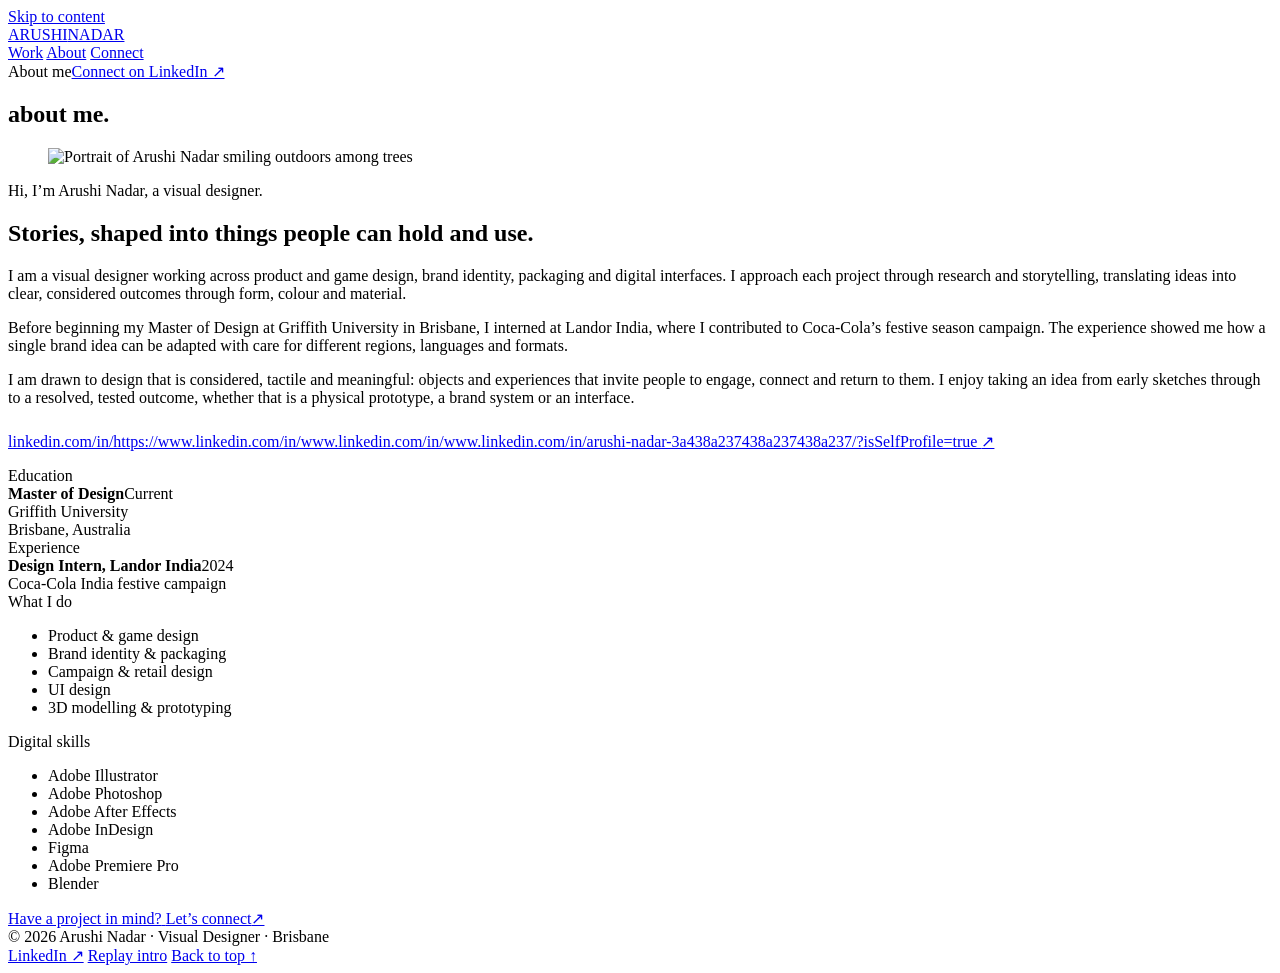
==== about.html @ 1c3f7ce5 "Add files via upload" ====
<!doctype html>
<html lang="en" class="no-js">
<head>
<meta charset="utf-8">
<meta name="viewport" content="width=device-width, initial-scale=1">
<title>About · Arushi Nadar</title>
<meta name="description" content="Arushi Nadar is a visual designer studying a Master of Design at Griffith University, Brisbane.">
<meta name="author" content="Arushi Nadar">
<meta property="og:title" content="About · Arushi Nadar">
<meta property="og:description" content="Arushi Nadar is a visual designer studying a Master of Design at Griffith University, Brisbane.">
<meta name="theme-color" content="#ECE7DD">
<link rel="icon" href="assets/favicon.svg" type="image/svg+xml">
<link rel="preconnect" href="https://fonts.googleapis.com">
<link rel="preconnect" href="https://fonts.gstatic.com" crossorigin>
<link href="https://fonts.googleapis.com/css2?family=Jost:wght@300;400;500;600;700&display=swap" rel="stylesheet">
<link rel="stylesheet" href="assets/css/style.css">
<script>document.documentElement.classList.replace('no-js','js');</script>
</head>
<body>
<a class="skip-link" href="#main">Skip to content</a>
<header class="site-header">
  <a class="logo" href="index.html" aria-label="Arushi Nadar, home"><span class="logo-w">ARUSHI</span><span class="logo-w">NADAR</span></a>
  <nav class="nav" aria-label="Main">
    <a href="work.html">Work</a>
    <a href="about.html" aria-current="page">About</a>
    <a href="connect.html">Connect</a>
  </nav>
</header>
<main id="main">
<section class="page-head">
  <div class="page-head-top label" data-reveal><span>About me</span><span class="line"></span><a href="https://www.linkedin.com/in/https://www.linkedin.com/in/www.linkedin.com/in/www.linkedin.com/in/arushi-nadar-3a438a237438a237438a237/?isSelfProfile=true" target="_blank" rel="noopener">Connect on LinkedIn ↗</a></div>
  <h1 class="giant" data-split>about me.</h1>
</section>
<section class="about-grid">
  <figure class="about-photo" data-reveal><img src="assets/img/about/portrait.webp" alt="Portrait of Arushi Nadar smiling outdoors among trees" width="1600" height="1200" loading="eager" decoding="async"></figure>
  <div class="about-main" data-reveal style="--i:1">
    <span class="label">Hi, I’m Arushi Nadar, a visual designer.</span>
    <h2>Stories, shaped into things people can hold and use.</h2>
    <p>I am a visual designer working across product and game design, brand identity, packaging and digital interfaces. I approach each project through research and storytelling, translating ideas into clear, considered outcomes through form, colour and material.</p>
    <p>Before beginning my Master of Design at Griffith University in Brisbane, I interned at Landor India, where I contributed to Coca-Cola’s festive season campaign. The experience showed me how a single brand idea can be adapted with care for different regions, languages and formats.</p>
    <p>I am drawn to design that is considered, tactile and meaningful: objects and experiences that invite people to engage, connect and return to them. I enjoy taking an idea from early sketches through to a resolved, tested outcome, whether that is a physical prototype, a brand system or an interface.</p>
    <p style="margin-top:1.6em"><a class="arrow-link" href="https://www.linkedin.com/in/https://www.linkedin.com/in/www.linkedin.com/in/www.linkedin.com/in/arushi-nadar-3a438a237438a237438a237/?isSelfProfile=true" target="_blank" rel="noopener">linkedin.com/in/https://www.linkedin.com/in/www.linkedin.com/in/www.linkedin.com/in/arushi-nadar-3a438a237438a237438a237/?isSelfProfile=true <span class="arr">↗</span></a></p>
  </div>
  <aside class="about-side" data-reveal style="--i:2">
    <div><span class="label">Education</span><div class="row"><strong>Master of Design</strong><span class="muted">Current</span></div><div class="muted">Griffith University<br>Brisbane, Australia</div></div>
    <div><span class="label">Experience</span><div class="row"><strong>Design Intern, Landor India</strong><span class="muted">2024</span></div><div class="muted">Coca-Cola India festive campaign</div></div>
    <div><span class="label">What I do</span><ul><li>Product &amp; game design</li><li>Brand identity &amp; packaging</li><li>Campaign &amp; retail design</li><li>UI design</li><li>3D modelling &amp; prototyping</li></ul></div>
    <div><span class="label">Digital skills</span><ul><li>Adobe Illustrator</li><li>Adobe Photoshop</li><li>Adobe After Effects</li><li>Adobe InDesign</li><li>Figma</li><li>Adobe Premiere Pro</li><li>Blender</li></ul></div>
  </aside>
</section>
</main>
<footer class="site-footer">
  <a class="footer-cta" href="connect.html" data-reveal>
    <span class="label">Have a project in mind?</span>
    <span class="footer-big">Let’s connect<span class="arr">↗</span></span>
  </a>
  <div class="footer-row">
    <span>© <span data-year>2026</span> Arushi Nadar · Visual Designer · Brisbane</span>
    <nav aria-label="Footer">
      <a href="https://www.linkedin.com/in/https://www.linkedin.com/in/www.linkedin.com/in/www.linkedin.com/in/arushi-nadar-3a438a237438a237438a237/?isSelfProfile=true" target="_blank" rel="noopener">LinkedIn ↗</a>
      <a href="index.html?intro">Replay intro</a>
      <a href="#main">Back to top ↑</a>
    </nav>
  </div>
</footer>
<script src="assets/js/main.js" defer></script>
</body>
</html>
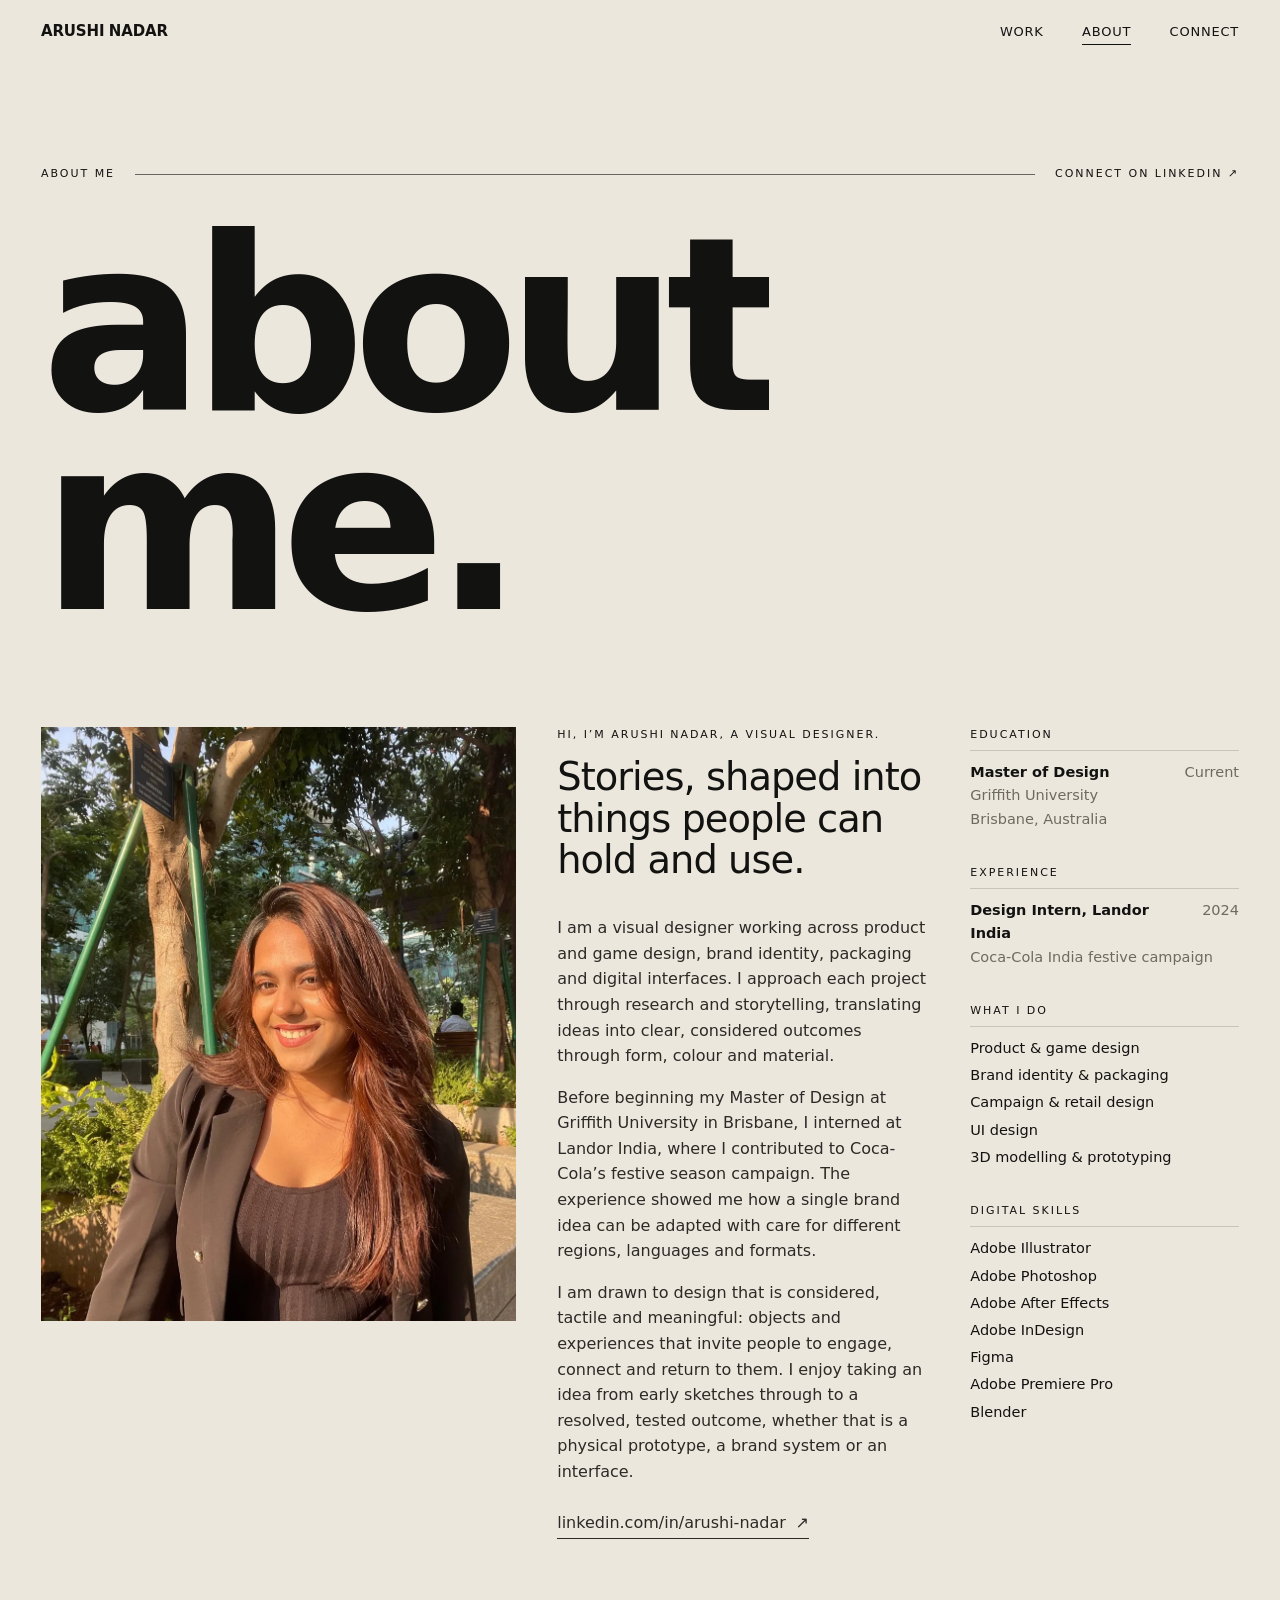
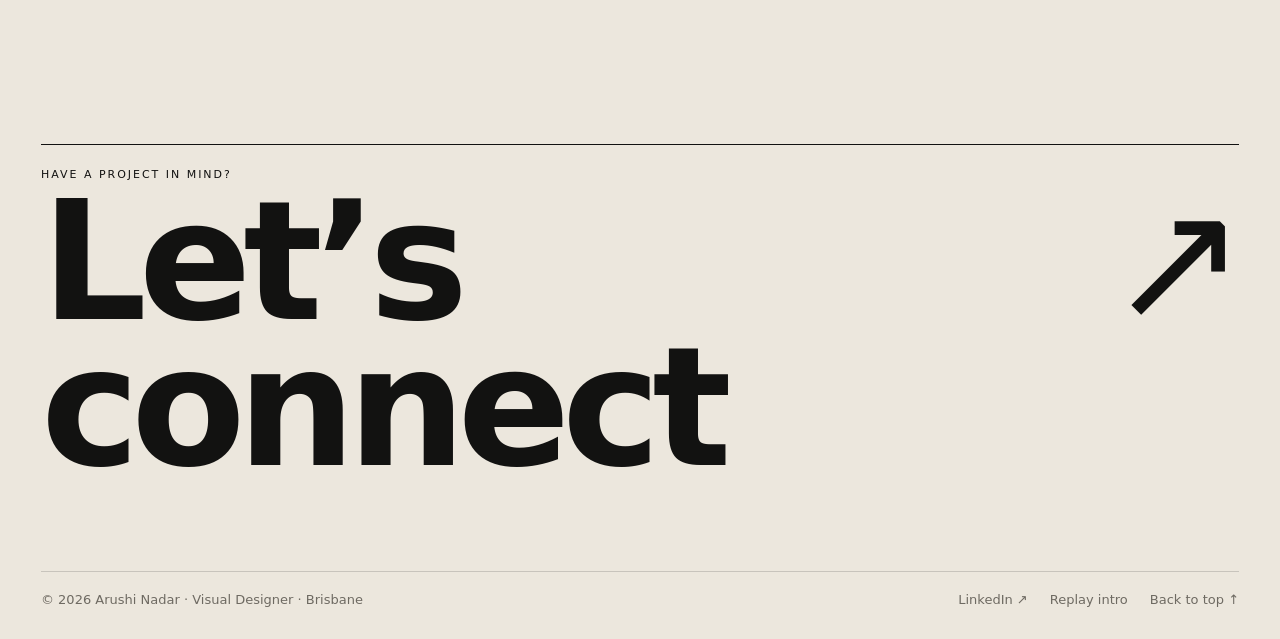
==== commit 0f97be22: "Add files via upload" ====
--- a/about.html
+++ b/about.html
@@ -9,11 +9,11 @@
 <meta property="og:title" content="About · Arushi Nadar">
 <meta property="og:description" content="Arushi Nadar is a visual designer studying a Master of Design at Griffith University, Brisbane.">
 <meta name="theme-color" content="#ECE7DD">
-<link rel="icon" href="assets/favicon.svg" type="image/svg+xml">
+<link rel="icon" href="favicon.svg" type="image/svg+xml">
 <link rel="preconnect" href="https://fonts.googleapis.com">
 <link rel="preconnect" href="https://fonts.gstatic.com" crossorigin>
 <link href="https://fonts.googleapis.com/css2?family=Jost:wght@300;400;500;600;700&display=swap" rel="stylesheet">
-<link rel="stylesheet" href="assets/css/style.css">
+<link rel="stylesheet" href="style.css">
 <script>document.documentElement.classList.replace('no-js','js');</script>
 </head>
 <body>
@@ -28,18 +28,18 @@
 </header>
 <main id="main">
 <section class="page-head">
-  <div class="page-head-top label" data-reveal><span>About me</span><span class="line"></span><a href="https://www.linkedin.com/in/https://www.linkedin.com/in/www.linkedin.com/in/www.linkedin.com/in/arushi-nadar-3a438a237438a237438a237/?isSelfProfile=true" target="_blank" rel="noopener">Connect on LinkedIn ↗</a></div>
+  <div class="page-head-top label" data-reveal><span>About me</span><span class="line"></span><a href="https://www.linkedin.com/in/arushi-nadar-3a438a237" target="_blank" rel="noopener">Connect on LinkedIn ↗</a></div>
   <h1 class="giant" data-split>about me.</h1>
 </section>
 <section class="about-grid">
-  <figure class="about-photo" data-reveal><img src="assets/img/about/portrait.webp" alt="Portrait of Arushi Nadar smiling outdoors among trees" width="1600" height="1200" loading="eager" decoding="async"></figure>
+  <figure class="about-photo" data-reveal><img src="about-portrait.webp" alt="Portrait of Arushi Nadar smiling outdoors among trees" width="1600" height="1200" loading="eager" decoding="async"></figure>
   <div class="about-main" data-reveal style="--i:1">
     <span class="label">Hi, I’m Arushi Nadar, a visual designer.</span>
     <h2>Stories, shaped into things people can hold and use.</h2>
     <p>I am a visual designer working across product and game design, brand identity, packaging and digital interfaces. I approach each project through research and storytelling, translating ideas into clear, considered outcomes through form, colour and material.</p>
     <p>Before beginning my Master of Design at Griffith University in Brisbane, I interned at Landor India, where I contributed to Coca-Cola’s festive season campaign. The experience showed me how a single brand idea can be adapted with care for different regions, languages and formats.</p>
     <p>I am drawn to design that is considered, tactile and meaningful: objects and experiences that invite people to engage, connect and return to them. I enjoy taking an idea from early sketches through to a resolved, tested outcome, whether that is a physical prototype, a brand system or an interface.</p>
-    <p style="margin-top:1.6em"><a class="arrow-link" href="https://www.linkedin.com/in/https://www.linkedin.com/in/www.linkedin.com/in/www.linkedin.com/in/arushi-nadar-3a438a237438a237438a237/?isSelfProfile=true" target="_blank" rel="noopener">linkedin.com/in/https://www.linkedin.com/in/www.linkedin.com/in/www.linkedin.com/in/arushi-nadar-3a438a237438a237438a237/?isSelfProfile=true <span class="arr">↗</span></a></p>
+    <p style="margin-top:1.6em"><a class="arrow-link" href="https://www.linkedin.com/in/arushi-nadar-3a438a237" target="_blank" rel="noopener">linkedin.com/in/arushi-nadar <span class="arr">↗</span></a></p>
   </div>
   <aside class="about-side" data-reveal style="--i:2">
     <div><span class="label">Education</span><div class="row"><strong>Master of Design</strong><span class="muted">Current</span></div><div class="muted">Griffith University<br>Brisbane, Australia</div></div>
@@ -57,12 +57,12 @@
   <div class="footer-row">
     <span>© <span data-year>2026</span> Arushi Nadar · Visual Designer · Brisbane</span>
     <nav aria-label="Footer">
-      <a href="https://www.linkedin.com/in/https://www.linkedin.com/in/www.linkedin.com/in/www.linkedin.com/in/arushi-nadar-3a438a237438a237438a237/?isSelfProfile=true" target="_blank" rel="noopener">LinkedIn ↗</a>
+      <a href="https://www.linkedin.com/in/arushi-nadar-3a438a237" target="_blank" rel="noopener">LinkedIn ↗</a>
       <a href="index.html?intro">Replay intro</a>
       <a href="#main">Back to top ↑</a>
     </nav>
   </div>
 </footer>
-<script src="assets/js/main.js" defer></script>
+<script src="main.js" defer></script>
 </body>
 </html>
--- a/style.css
+++ b/style.css
@@ -0,0 +1,498 @@
+/* =========================================================
+   ARUSHI NADAR — Portfolio
+   One stylesheet for every page.
+   ========================================================= */
+
+:root {
+  --paper: #ECE7DD;
+  --paper-2: #E2DCD0;
+  --ink: #121211;
+  --ink-2: #2B2A26;
+  --muted: #6E6A62;
+  --line: rgba(18, 18, 17, 0.16);
+  --black: #0B0B0A;
+  --white: #F3EFE7;
+  --accent: var(--ink);
+
+  --g: clamp(16px, 3.2vw, 52px);           /* page gutter */
+  --header-h: 64px;
+
+  --ease-out: cubic-bezier(0.16, 1, 0.3, 1);
+  --ease-io: cubic-bezier(0.76, 0, 0.24, 1);
+
+  --f: "Jost", "Futura", "Avenir Next", system-ui, sans-serif;
+}
+
+*, *::before, *::after { box-sizing: border-box; margin: 0; padding: 0; }
+html { -webkit-text-size-adjust: 100%; scroll-behavior: auto; }
+body {
+  background: var(--paper);
+  color: var(--ink);
+  font-family: var(--f);
+  font-size: 16px;
+  font-weight: 400;
+  line-height: 1.6;
+  -webkit-font-smoothing: antialiased;
+  -moz-osx-font-smoothing: grayscale;
+  overflow-x: hidden;
+  min-height: 100vh;
+}
+img { display: block; max-width: 100%; height: auto; }
+a { color: inherit; text-decoration: none; }
+button { font: inherit; color: inherit; background: none; border: 0; cursor: pointer; }
+::selection { background: var(--ink); color: var(--paper); }
+:focus-visible { outline: 2px solid var(--accent); outline-offset: 4px; }
+
+.sr-only {
+  position: absolute; width: 1px; height: 1px; overflow: hidden;
+  clip: rect(0 0 0 0); white-space: nowrap;
+}
+.skip-link {
+  position: fixed; top: 12px; left: 12px; z-index: 300;
+  padding: 10px 14px; background: var(--ink); color: var(--paper);
+  transform: translateY(-200%);
+}
+.skip-link:focus { transform: none; }
+
+.label {
+  font-size: 11px;
+  font-weight: 500;
+  letter-spacing: 0.18em;
+  text-transform: uppercase;
+  line-height: 1.4;
+}
+.muted { color: var(--muted); }
+
+/* ---------- Header ---------- */
+.site-header {
+  position: fixed; inset: 0 0 auto 0; z-index: 60;
+  height: var(--header-h);
+  display: flex; align-items: center; justify-content: space-between;
+  padding: 0 var(--g);
+  transition: transform 0.6s var(--ease-io), background-color 0.4s ease;
+}
+.site-header.is-solid { background: color-mix(in srgb, var(--paper) 92%, transparent); backdrop-filter: blur(8px); }
+.site-header.is-hidden { transform: translateY(-100%); }
+
+.logo {
+  display: flex; gap: 0.3em;
+  font-size: 15px; font-weight: 700;
+  letter-spacing: -0.01em; line-height: 0.9;
+}
+.logo-w { display: inline-block; }
+
+.nav { display: flex; gap: clamp(18px, 3vw, 40px); transition: opacity 0.8s ease; }
+.nav a {
+  position: relative;
+  font-size: 13px; font-weight: 500; letter-spacing: 0.06em; text-transform: uppercase;
+}
+.nav a::after {
+  content: ""; position: absolute; left: 0; right: 0; bottom: -3px; height: 1px;
+  background: currentColor; transform: scaleX(0); transform-origin: right;
+  transition: transform 0.5s var(--ease-io);
+}
+.nav a:hover::after, .nav a[aria-current="page"]::after { transform: scaleX(1); transform-origin: left; }
+
+/* ---------- Intro (home only) ---------- */
+#intro { display: none; }
+.intro-on #intro { display: block; }
+.intro-on body { overflow: hidden; }
+.intro-on .logo { opacity: 0; }
+.intro-hold .nav { opacity: 0; }
+
+#intro {
+  position: fixed; inset: 0; z-index: 200;
+  color: var(--white);
+}
+.intro-bg { position: absolute; inset: 0; background: var(--black); }
+.intro-stage {
+  position: absolute; inset: 0;
+  display: flex; flex-direction: column; justify-content: center;
+  padding: 0 var(--g);
+  pointer-events: none;
+}
+.intro-name {
+  width: 100%;
+  font-weight: 700;
+  font-size: 18vw;                 /* replaced by JS fit */
+  letter-spacing: -0.01em;
+  line-height: 0.9;
+}
+.iw {
+  display: block; width: max-content;
+  transform-origin: 0 0;
+  will-change: transform;
+  white-space: nowrap;
+}
+.im-mask { display: inline-block; overflow: hidden; vertical-align: top; }
+.im-ch { display: inline-block; transform: translateY(108%); will-change: transform; }
+
+.intro-meta { position: absolute; inset: 0; padding: 22px var(--g); pointer-events: none; }
+.im { position: absolute; opacity: 0; color: rgba(243, 239, 231, 0.72); }
+.im-tl { top: 22px; left: var(--g); }
+.im-tr { top: 22px; right: var(--g); }
+.im-bl { bottom: 26px; left: var(--g); }
+.intro-line {
+  position: absolute; left: var(--g); right: var(--g); bottom: 64px;
+  height: 1px; background: rgba(243, 239, 231, 0.35);
+  transform: scaleX(0); transform-origin: left;
+}
+.intro-skip {
+  position: fixed; right: var(--g); bottom: 18px; z-index: 210;
+  padding: 6px 0;
+  color: rgba(243, 239, 231, 0.72);
+  display: none;
+}
+.intro-on .intro-skip { display: block; }
+.intro-skip span { display: inline-block; margin-left: 0.6em; transition: transform 0.4s var(--ease-out); }
+.intro-skip:hover { color: var(--white); }
+.intro-skip:hover span { transform: translateX(4px); }
+
+/* ---------- Reveal system ---------- */
+.js [data-reveal] {
+  opacity: 0; transform: translateY(40px);
+  transition: opacity 1s var(--ease-out), transform 1.2s var(--ease-out);
+  transition-delay: calc(var(--i, 0) * 90ms);
+}
+.js [data-reveal].is-in { opacity: 1; transform: none; }
+
+.w { display: inline-block; overflow: hidden; vertical-align: top; padding-bottom: 0.1em; margin-bottom: -0.1em; }
+.wi {
+  display: inline-block;
+  transition: transform 1.15s var(--ease-out);
+  transition-delay: calc(var(--wi, 0) * 40ms + var(--i, 0) * 90ms);
+}
+.js [data-split] .wi { transform: translateY(110%); }
+.js [data-split].is-in .wi { transform: none; }
+
+/* held back while the intro plays, released as the curtain lifts */
+.intro-hold [data-reveal], .intro-hold [data-reveal].is-in { opacity: 0 !important; transform: translateY(40px) !important; }
+.intro-hold [data-split] .wi, .intro-hold [data-split].is-in .wi { transform: translateY(110%) !important; }
+
+/* page transition */
+main, .site-footer { transition: opacity 0.45s ease, transform 0.6s var(--ease-io); }
+.is-leaving main, .is-leaving .site-footer { opacity: 0; transform: translateY(-16px); }
+
+/* ---------- Generic sections ---------- */
+main { display: block; }
+.wrap { padding: 0 var(--g); }
+.rule { height: 1px; background: var(--line); border: 0; }
+
+.arrow-link {
+  display: inline-flex; align-items: center; gap: 0.6em;
+  font-weight: 500;
+  border-bottom: 1px solid currentColor; padding-bottom: 2px;
+}
+.arrow-link .arr { display: inline-block; transition: transform 0.45s var(--ease-out); }
+.arrow-link:hover .arr { transform: translate(3px, -3px); }
+.arrow-link.down:hover .arr { transform: translateY(4px); }
+
+/* ---------- Home ---------- */
+.home-hero {
+  min-height: 100svh;
+  display: flex; flex-direction: column; justify-content: flex-end;
+  padding: calc(var(--header-h) + 40px) var(--g) clamp(32px, 6vh, 64px);
+}
+.home-statement {
+  font-size: clamp(44px, 8.2vw, 148px);
+  font-weight: 500;
+  letter-spacing: -0.035em;
+  line-height: 0.95;
+  max-width: 13.5ch;
+  margin: 0.35em 0 0.5em;
+}
+.home-hero-foot {
+  display: grid; grid-template-columns: minmax(0, 1fr) auto; gap: 24px; align-items: end;
+  padding-top: 22px; border-top: 1px solid var(--line);
+}
+.home-hero-foot p { max-width: 46ch; color: var(--ink-2); }
+.home-hero-foot .arrow-link { justify-self: start; }
+
+.selected { padding: clamp(80px, 12vw, 160px) var(--g) 0; }
+.sel-head { display: flex; justify-content: space-between; padding-bottom: 18px; border-bottom: 1px solid var(--ink); }
+
+.work-list { list-style: none; }
+.wl-row {
+  position: relative;
+  display: grid;
+  grid-template-columns: 64px minmax(0, 1fr) minmax(0, 220px) 56px;
+  gap: 20px; align-items: baseline;
+  padding: clamp(18px, 2.4vw, 30px) 0;
+  border-bottom: 1px solid var(--line);
+  transition: opacity 0.5s ease;
+}
+.wl-num { font-size: 13px; font-weight: 500; color: var(--muted); }
+.wl-title {
+  font-size: clamp(44px, 8vw, 132px);
+  font-weight: 600; letter-spacing: -0.045em; line-height: 0.9;
+  transition: color 0.4s ease, transform 0.7s var(--ease-out);
+  display: inline-block;
+}
+.wl-title small {
+  display: block; margin-top: 1.1em;
+  font-size: max(14px, 0.14em); font-weight: 400; letter-spacing: 0;
+  color: var(--muted); transition: color 0.4s ease;
+}
+.wl-disc { font-size: 14px; color: var(--ink-2); }
+.wl-year { font-size: 14px; text-align: right; color: var(--muted); }
+.wl-thumb { display: none; }
+
+@media (hover: hover) and (pointer: fine) {
+  .work-list:hover .wl-row:not(:hover) { opacity: 0.32; }
+  .wl-row:hover .wl-title { color: var(--accent); transform: translateX(14px); }
+}
+
+.preview {
+  position: fixed; top: 0; left: 0; z-index: 40;
+  width: clamp(240px, 24vw, 380px); aspect-ratio: 4 / 5;
+  pointer-events: none;
+  opacity: 0; transform: translate3d(-50%, -50%, 0) scale(0.85);
+  transition: opacity 0.35s ease;
+  overflow: hidden;
+  background: var(--paper-2);
+}
+.preview.is-on { opacity: 1; }
+.preview img { width: 100%; height: 100%; object-fit: cover; }
+
+.home-about {
+  display: grid; grid-template-columns: repeat(12, minmax(0, 1fr)); gap: var(--g);
+  padding: clamp(100px, 14vw, 200px) var(--g) 0;
+}
+.home-about .label { grid-column: 1 / span 3; }
+.home-about-body { grid-column: 4 / span 8; }
+.home-about-body p.lead {
+  font-size: clamp(24px, 3vw, 44px); font-weight: 400; letter-spacing: -0.02em; line-height: 1.18;
+  margin-bottom: 1.2em;
+}
+
+/* ---------- Footer ---------- */
+.site-footer { padding: clamp(110px, 16vw, 220px) var(--g) 28px; }
+.footer-cta { display: block; border-top: 1px solid var(--ink); padding-top: 22px; }
+.footer-cta .label { display: block; margin-bottom: 0.6em; }
+.footer-big {
+  display: inline-flex; align-items: baseline; gap: 0.2em;
+  font-size: clamp(56px, 13vw, 220px); font-weight: 600; letter-spacing: -0.05em; line-height: 0.88;
+}
+.footer-big .arr { font-weight: 300; transition: transform 0.6s var(--ease-out); }
+.footer-cta:hover .footer-big .arr { transform: translate(0.08em, -0.08em); }
+.footer-row {
+  display: flex; flex-wrap: wrap; justify-content: space-between; gap: 12px 28px;
+  margin-top: clamp(48px, 7vw, 96px); padding-top: 18px; border-top: 1px solid var(--line);
+  font-size: 13px; color: var(--muted);
+}
+.footer-row nav { display: flex; gap: 22px; flex-wrap: wrap; }
+.footer-row a:hover { color: var(--ink); }
+
+/* ---------- Page heads (work / about / connect) ---------- */
+.page-head { padding: calc(var(--header-h) + clamp(40px, 8vw, 110px)) var(--g) 0; }
+.page-head-top { display: flex; align-items: center; gap: 20px; }
+.page-head-top .line { flex: 1; height: 1px; background: currentColor; opacity: 0.6; }
+.giant {
+  font-size: clamp(84px, 19vw, 320px);
+  font-weight: 600; letter-spacing: -0.055em; line-height: 0.82;
+  margin-top: 0.18em;
+}
+
+/* ---------- Work index ---------- */
+.work-index { padding: clamp(60px, 9vw, 130px) var(--g) 0; display: grid; gap: clamp(80px, 11vw, 160px); }
+.wcard {
+  display: grid; grid-template-columns: repeat(12, minmax(0, 1fr)); gap: var(--g); align-items: end;
+}
+.wcard-media { grid-column: 1 / span 7; overflow: hidden; aspect-ratio: 4 / 3; background: var(--paper-2); }
+.wcard-media img { width: 100%; height: 100%; object-fit: cover; transition: transform 1.2s var(--ease-out); }
+.wcard-media.contain img { object-fit: contain; padding: 6%; }
+.wcard:hover .wcard-media img { transform: scale(1.04); }
+.wcard-info { grid-column: 8 / span 5; }
+.wcard:nth-child(even) .wcard-media { grid-column: 6 / span 7; order: 2; }
+.wcard:nth-child(even) .wcard-info { grid-column: 1 / span 5; order: 1; }
+.wcard-num { font-size: clamp(56px, 7vw, 112px); font-weight: 600; color: var(--accent); line-height: 0.9; letter-spacing: -0.04em; }
+.wcard-title { font-size: clamp(40px, 5.2vw, 84px); font-weight: 600; letter-spacing: -0.04em; line-height: 0.95; margin: 0.25em 0 0.15em; color: var(--accent); }
+.wcard-sub { font-size: clamp(18px, 1.6vw, 24px); color: var(--ink-2); margin-bottom: 1.4em; }
+.wcard-meta { display: grid; grid-template-columns: 1fr 1fr; gap: 14px 20px; padding: 16px 0 22px; border-top: 1px solid var(--line); margin-bottom: 8px; font-size: 14px; }
+.wcard-meta .label { color: var(--accent); display: block; margin-bottom: 2px; }
+
+/* ---------- Project pages ---------- */
+.p-hero { padding: calc(var(--header-h) + clamp(28px, 5vw, 70px)) var(--g) 0; color: var(--accent); }
+.p-top { display: flex; align-items: center; gap: 20px; }
+.p-top .line { flex: 1; height: 1px; background: currentColor; }
+.p-title-row { display: grid; grid-template-columns: minmax(0, 1fr) auto; align-items: end; gap: var(--g); }
+.p-title {
+  font-size: clamp(92px, 21vw, 340px);
+  font-weight: 600; letter-spacing: -0.06em; line-height: 0.8;
+  margin-top: 0.14em;
+}
+.p-sub { font-size: clamp(24px, 3.4vw, 54px); font-weight: 400; letter-spacing: -0.02em; line-height: 1.1; margin-top: 0.6em; }
+.p-num { font-size: clamp(90px, 15vw, 250px); font-weight: 600; letter-spacing: -0.05em; line-height: 0.8; }
+
+.p-cover { margin: clamp(40px, 6vw, 80px) var(--g) 0; overflow: hidden; background: var(--panel, var(--paper-2)); }
+.p-cover img { width: 100%; height: 100%; object-fit: cover; }
+.p-cover.contain { display: flex; align-items: center; justify-content: center; height: min(86vh, 62vw); padding: clamp(24px, 4vw, 64px); }
+.p-cover.contain img { width: auto; height: 100%; max-width: 100%; object-fit: contain; }
+.p-cover.wide { aspect-ratio: 16 / 9; }
+
+.p-overview {
+  display: grid; grid-template-columns: repeat(12, minmax(0, 1fr)); gap: var(--g);
+  padding: clamp(70px, 10vw, 150px) var(--g) 0;
+}
+.p-overview > .label { grid-column: 1 / span 3; color: var(--accent); }
+.p-overview-main { grid-column: 4 / span 6; }
+.p-overview-main h2 { font-size: clamp(26px, 3vw, 44px); font-weight: 500; letter-spacing: -0.02em; line-height: 1.12; margin-bottom: 0.8em; }
+.p-overview-main p { color: var(--ink-2); max-width: 62ch; }
+.p-meta { grid-column: 10 / span 3; display: grid; gap: 18px; align-content: start; font-size: 14px; }
+.p-meta .label { display: block; color: var(--accent); margin-bottom: 3px; }
+
+.chapter {
+  display: grid; grid-template-columns: minmax(0, 3fr) minmax(0, 9fr); gap: var(--g);
+  padding: clamp(100px, 13vw, 190px) var(--g) 0;
+}
+.ch-word {
+  position: sticky; top: calc(var(--header-h) + 24px); align-self: start;
+  font-size: clamp(44px, 4.6vw, 88px); font-weight: 600; letter-spacing: -0.05em; line-height: 0.85;
+  color: var(--accent);
+}
+.ch-body { display: grid; gap: clamp(56px, 7vw, 100px); min-width: 0; }
+
+.tblock .label { color: var(--accent); display: block; margin-bottom: 10px; }
+.tblock h3 { font-size: clamp(22px, 2.1vw, 32px); font-weight: 500; letter-spacing: -0.015em; line-height: 1.18; margin-bottom: 0.7em; }
+.tblock p { color: var(--ink-2); max-width: 60ch; }
+.tblock p + p { margin-top: 1em; }
+.tblock strong { font-weight: 600; color: var(--ink); }
+
+.text2 { display: grid; grid-template-columns: 1fr 1fr; gap: var(--g); }
+.split { display: grid; grid-template-columns: repeat(12, minmax(0, 1fr)); gap: var(--g); align-items: start; }
+.split-text { grid-column: 1 / span 6; display: grid; gap: 48px; }
+.split-fig { grid-column: 7 / span 6; }
+.split.narrow-fig .split-text { grid-column: 1 / span 7; }
+.split.narrow-fig .split-fig { grid-column: 8 / span 5; }
+
+.figs { display: grid; gap: 12px; }
+.figrow { display: grid; grid-template-columns: repeat(12, minmax(0, 1fr)); gap: 12px; }
+.fig { position: relative; overflow: hidden; background: var(--fbg, var(--paper-2)); grid-column: span var(--span, 12); }
+.fig img { width: 100%; height: 100%; object-fit: var(--fit, cover); }
+.fig.fill img { position: absolute; inset: 0; }
+.fig.pad img { padding: clamp(12px, 3%, 40px); }
+.fig.fill { min-height: 160px; }
+.figcap { font-size: 12.5px; color: var(--muted); margin-top: 4px; max-width: 80ch; }
+.fig.zoom img { transition: transform 1.4s var(--ease-out); }
+.fig.zoom:hover img { transform: scale(1.03); }
+
+.swatches { display: flex; flex-wrap: wrap; gap: 14px 22px; margin-top: 26px; font-size: 12.5px; color: var(--muted); }
+.swatch { display: inline-flex; align-items: center; gap: 9px; }
+.swatch i { width: 22px; height: 22px; border-radius: 50%; display: inline-block; box-shadow: inset 0 0 0 1px rgba(0,0,0,.12); }
+
+/* full-bleed feature (outcome) */
+.feature {
+  display: grid; grid-template-columns: repeat(12, minmax(0, 1fr));
+  margin-top: clamp(100px, 13vw, 190px);
+  min-height: min(100vh, 900px);
+}
+.feature-media { grid-column: 6 / span 7; position: relative; overflow: hidden; background: var(--fbg, var(--paper-2)); min-height: 60vh; }
+.feature-media img { position: absolute; inset: 0; width: 100%; height: 100%; object-fit: var(--fit, cover); }
+.feature-media.pad img { padding: 6%; }
+.feature-text { grid-column: 1 / span 5; padding: clamp(40px, 5vw, 80px) var(--g); display: flex; flex-direction: column; justify-content: space-between; gap: 48px; }
+.feature.flip .feature-media { grid-column: 1 / span 7; }
+.feature.flip .feature-text { grid-column: 8 / span 5; order: 2; }
+.feature-word { font-size: clamp(56px, 8vw, 136px); font-weight: 600; letter-spacing: -0.05em; line-height: 0.85; color: var(--accent); }
+.feature.dark { background: var(--black); color: var(--white); }
+.feature.dark .tblock p { color: rgba(243, 239, 231, 0.74); }
+.feature.dark .tblock strong { color: var(--white); }
+.feature.dark .feature-word, .feature.dark .tblock .label { color: var(--accent-light, var(--white)); }
+
+.p-wide { padding: 12px var(--g) 0; }
+
+/* next project */
+.next {
+  display: block; margin: clamp(110px, 15vw, 210px) var(--g) 0;
+  padding-top: 20px; border-top: 1px solid var(--ink);
+}
+.next-row { display: flex; justify-content: space-between; align-items: baseline; gap: 20px; }
+.next-title {
+  font-size: clamp(64px, 14vw, 240px); font-weight: 600; letter-spacing: -0.055em; line-height: 0.85;
+  color: var(--next-accent); margin-top: 0.15em;
+  transition: transform 0.9s var(--ease-out);
+  display: inline-block;
+}
+.next:hover .next-title { transform: translateX(0.06em); }
+.next .arr { font-size: clamp(40px, 7vw, 120px); font-weight: 300; color: var(--next-accent); transition: transform 0.6s var(--ease-out); }
+.next:hover .arr { transform: translateX(10px); }
+
+/* ---------- About ---------- */
+.about-grid {
+  display: grid; grid-template-columns: repeat(12, minmax(0, 1fr)); gap: var(--g);
+  padding: clamp(60px, 8vw, 120px) var(--g) 0;
+}
+.about-photo { grid-column: 1 / span 5; aspect-ratio: 4 / 5; overflow: hidden; background: var(--paper-2); align-self: start; }
+.about-photo img { width: 100%; height: 100%; object-fit: cover; object-position: 30% 50%; }
+.about-main { grid-column: 6 / span 4; }
+.about-main .label { display: block; margin-bottom: 14px; }
+.about-main h2 { font-size: clamp(28px, 3vw, 46px); font-weight: 500; letter-spacing: -0.025em; line-height: 1.08; margin-bottom: 0.9em; }
+.about-main p { color: var(--ink-2); }
+.about-main p + p { margin-top: 1em; }
+.about-side { grid-column: 10 / span 3; display: grid; gap: 34px; align-content: start; font-size: 14.5px; }
+.about-side .label { display: block; padding-bottom: 8px; margin-bottom: 10px; border-bottom: 1px solid var(--line); }
+.about-side ul { list-style: none; display: grid; gap: 4px; }
+.about-side .row { display: flex; justify-content: space-between; gap: 12px; }
+
+/* ---------- Connect ---------- */
+.connect { padding: clamp(60px, 8vw, 120px) var(--g) 0; display: grid; grid-template-columns: repeat(12, minmax(0, 1fr)); gap: var(--g); }
+.connect-lead { grid-column: 1 / span 6; font-size: clamp(24px, 2.8vw, 42px); font-weight: 400; letter-spacing: -0.02em; line-height: 1.18; }
+.connect-links { grid-column: 1 / -1; margin-top: clamp(40px, 6vw, 90px); border-top: 1px solid var(--ink); }
+.clink {
+  display: grid; grid-template-columns: minmax(120px, 3fr) minmax(0, 8fr) auto; gap: var(--g); align-items: baseline;
+  padding: clamp(20px, 2.6vw, 34px) 0; border-bottom: 1px solid var(--line);
+}
+.clink-val { font-size: clamp(26px, 4.4vw, 72px); font-weight: 500; letter-spacing: -0.035em; line-height: 1; overflow-wrap: anywhere; transition: transform 0.7s var(--ease-out); }
+.clink .arr { font-size: clamp(22px, 3vw, 44px); font-weight: 300; transition: transform 0.6s var(--ease-out); }
+a.clink:hover .clink-val { transform: translateX(12px); }
+a.clink:hover .arr { transform: translate(6px, -6px); }
+
+/* ---------- Responsive ---------- */
+@media (max-width: 900px) {
+  .wl-row { grid-template-columns: 40px minmax(0, 1fr) 44px; }
+  .wl-disc { display: none; }
+  .home-about .label, .home-about-body { grid-column: 1 / -1; }
+  .wcard-media, .wcard-info,
+  .wcard:nth-child(even) .wcard-media, .wcard:nth-child(even) .wcard-info { grid-column: 1 / -1; order: initial; }
+  .p-overview > .label, .p-overview-main, .p-meta { grid-column: 1 / -1; }
+  .p-meta { grid-template-columns: 1fr 1fr; }
+  .chapter { grid-template-columns: 1fr; gap: 28px; }
+  .ch-word { position: static; }
+  .text2 { grid-template-columns: 1fr; gap: 48px; }
+  .split-text, .split-fig, .split.narrow-fig .split-text, .split.narrow-fig .split-fig { grid-column: 1 / -1; }
+  .feature, .feature.flip { grid-template-columns: 1fr; min-height: 0; }
+  .feature-media, .feature.flip .feature-media { grid-column: 1; order: 2; min-height: 0; aspect-ratio: var(--mar, 4 / 3); }
+  .feature-text, .feature.flip .feature-text { grid-column: 1; order: 1; }
+  .about-photo, .about-main, .about-side { grid-column: 1 / -1; }
+  .about-photo { max-width: 520px; }
+  .about-side { grid-template-columns: 1fr 1fr; }
+  .connect-lead { grid-column: 1 / -1; }
+  .clink { grid-template-columns: minmax(0, 1fr) auto; }
+  .clink .label { grid-column: 1 / -1; }
+}
+@media (max-width: 600px) {
+  .figrow { grid-template-columns: 1fr; }
+  .fig { grid-column: 1 / -1 !important; }
+  .fig.fill { aspect-ratio: var(--mar, 4 / 3); }
+  .home-hero-foot { grid-template-columns: 1fr; }
+  .about-side, .p-meta { grid-template-columns: 1fr; }
+  .p-title-row { grid-template-columns: 1fr; }
+  .p-num { display: none; }
+  .nav { gap: 16px; }
+  .nav a { font-size: 12px; }
+  .logo { font-size: 13px; }
+}
+@media (hover: none), (pointer: coarse) {
+  .wl-row { grid-template-columns: 36px minmax(0, 1fr) auto; gap: 10px 14px; }
+  .wl-disc { display: none; }
+  .wl-thumb { display: block; grid-column: 1 / -1; grid-row: 1; aspect-ratio: 16 / 10; width: 100%; height: auto; object-fit: cover; margin-bottom: 10px; background: var(--paper-2); }
+  .wl-title { color: var(--accent); }
+  .preview { display: none; }
+}
+
+/* ---------- Reduced motion ---------- */
+@media (prefers-reduced-motion: reduce) {
+  *, *::before, *::after { transition-duration: 0.01ms !important; animation-duration: 0.01ms !important; }
+  .js [data-reveal] { opacity: 1; transform: none; }
+  .js [data-split] .wi { transform: none; }
+  .preview { display: none; }
+}
